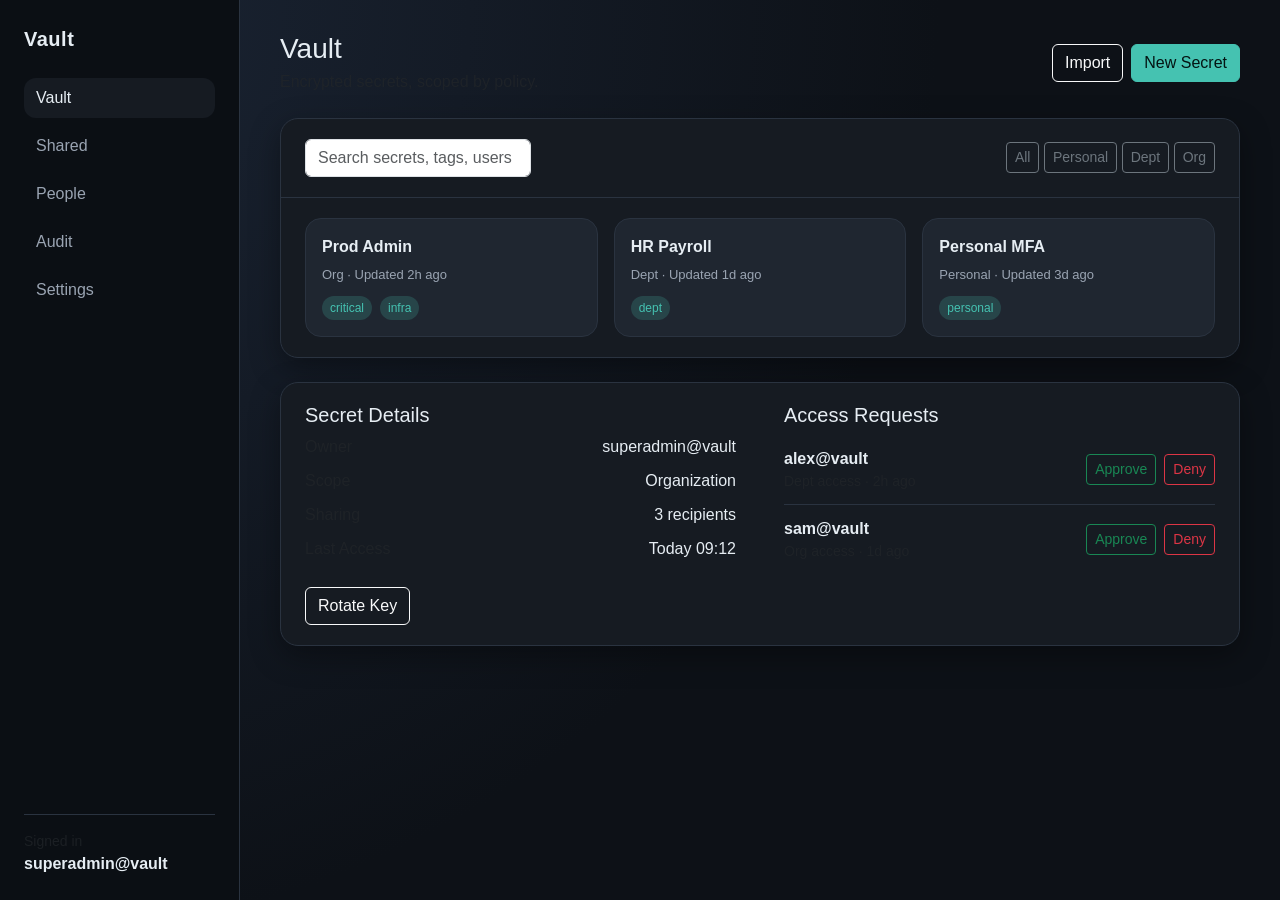
==== frontend/index.html @ 69004e21 "Add frontend flow scaffold" ====
<!doctype html>
<html lang="en">
  <head>
    <meta charset="utf-8">
    <meta name="viewport" content="width=device-width, initial-scale=1">
    <title>Vault Admin</title>
    <link
      href="https://cdn.jsdelivr.net/npm/bootstrap@5.3.3/dist/css/bootstrap.min.css"
      rel="stylesheet"
      integrity="sha384-QWTKZyjpPEjISv5WaRU9OFeRpok6YctnYmDr5pNlyT2bRjXh0JMhjY6hW+ALEwIH"
      crossorigin="anonymous"
    >
    <link rel="stylesheet" href="styles.css">
  </head>
  <body>
    <div class="app-shell">
      <aside class="sidebar">
        <div class="brand">Vault</div>
        <nav class="nav flex-column gap-2">
          <button class="nav-link active" data-view="vault">Vault</button>
          <button class="nav-link" data-view="shared">Shared</button>
          <button class="nav-link" data-view="people">People</button>
          <button class="nav-link" data-view="audit">Audit</button>
          <button class="nav-link" data-view="settings">Settings</button>
        </nav>
        <div class="sidebar-footer">
          <div class="small text-muted">Signed in</div>
          <div class="fw-semibold">superadmin@vault</div>
        </div>
      </aside>
      <main class="content">
        <header class="content-header">
          <div>
            <h1 class="h3 mb-1">Vault</h1>
            <div class="text-muted">Encrypted secrets, scoped by policy.</div>
          </div>
          <div class="d-flex gap-2">
            <button class="btn btn-outline-light">Import</button>
            <button class="btn btn-primary">New Secret</button>
          </div>
        </header>

        <section class="panel">
          <div class="panel-header">
            <div class="search">
              <input class="form-control" placeholder="Search secrets, tags, users">
            </div>
            <div class="filters">
              <button class="btn btn-sm btn-outline-secondary">All</button>
              <button class="btn btn-sm btn-outline-secondary">Personal</button>
              <button class="btn btn-sm btn-outline-secondary">Dept</button>
              <button class="btn btn-sm btn-outline-secondary">Org</button>
            </div>
          </div>
          <div class="panel-body">
            <div class="vault-grid">
              <div class="vault-card">
                <div class="card-title">Prod Admin</div>
                <div class="card-meta">Org · Updated 2h ago</div>
                <div class="card-tags">
                  <span class="tag">critical</span>
                  <span class="tag">infra</span>
                </div>
              </div>
              <div class="vault-card">
                <div class="card-title">HR Payroll</div>
                <div class="card-meta">Dept · Updated 1d ago</div>
                <div class="card-tags">
                  <span class="tag">dept</span>
                </div>
              </div>
              <div class="vault-card">
                <div class="card-title">Personal MFA</div>
                <div class="card-meta">Personal · Updated 3d ago</div>
                <div class="card-tags">
                  <span class="tag">personal</span>
                </div>
              </div>
            </div>
          </div>
        </section>

        <section class="panel split">
          <div class="panel-body">
            <h2 class="h5">Secret Details</h2>
            <div class="detail-row">
              <div class="text-muted">Owner</div>
              <div>superadmin@vault</div>
            </div>
            <div class="detail-row">
              <div class="text-muted">Scope</div>
              <div>Organization</div>
            </div>
            <div class="detail-row">
              <div class="text-muted">Sharing</div>
              <div>3 recipients</div>
            </div>
            <div class="detail-row">
              <div class="text-muted">Last Access</div>
              <div>Today 09:12</div>
            </div>
            <button class="btn btn-outline-light mt-3">Rotate Key</button>
          </div>
          <div class="panel-body">
            <h2 class="h5">Access Requests</h2>
            <ul class="list-unstyled">
              <li class="request">
                <div>
                  <div class="fw-semibold">alex@vault</div>
                  <div class="text-muted small">Dept access · 2h ago</div>
                </div>
                <div class="d-flex gap-2">
                  <button class="btn btn-sm btn-outline-success">Approve</button>
                  <button class="btn btn-sm btn-outline-danger">Deny</button>
                </div>
              </li>
              <li class="request">
                <div>
                  <div class="fw-semibold">sam@vault</div>
                  <div class="text-muted small">Org access · 1d ago</div>
                </div>
                <div class="d-flex gap-2">
                  <button class="btn btn-sm btn-outline-success">Approve</button>
                  <button class="btn btn-sm btn-outline-danger">Deny</button>
                </div>
              </li>
            </ul>
          </div>
        </section>
      </main>
    </div>
    <script src="app.js"></script>
  </body>
</html>
---- frontend/styles.css ----
:root {
  --bg: #0d1117;
  --panel: #161b22;
  --panel-2: #1f2630;
  --text: #e6edf3;
  --muted: #9aa4b2;
  --accent: #45c2b1;
  --border: #2a3340;
  --shadow: 0 10px 30px rgba(0, 0, 0, 0.35);
}

body {
  background: radial-gradient(circle at top left, #1b2535, #0d1117 60%);
  color: var(--text);
  min-height: 100vh;
  font-family: "Satoshi", "General Sans", "Manrope", "Segoe UI", sans-serif;
}

.app-shell {
  display: grid;
  grid-template-columns: 240px 1fr;
  min-height: 100vh;
}

.sidebar {
  background: #0b0f14;
  border-right: 1px solid var(--border);
  padding: 24px;
  display: flex;
  flex-direction: column;
  gap: 24px;
}

.brand {
  font-size: 20px;
  font-weight: 700;
  letter-spacing: 0.5px;
}

.nav-link {
  color: var(--muted);
  text-align: left;
  border-radius: 12px;
  padding: 8px 12px;
  transition: background 0.2s ease, color 0.2s ease;
}

.nav-link.active,
.nav-link:hover {
  background: var(--panel);
  color: var(--text);
}

.sidebar-footer {
  margin-top: auto;
  border-top: 1px solid var(--border);
  padding-top: 16px;
}

.content {
  padding: 32px 40px 48px;
}

.content-header {
  display: flex;
  justify-content: space-between;
  align-items: center;
  margin-bottom: 24px;
}

.panel {
  background: var(--panel);
  border: 1px solid var(--border);
  border-radius: 18px;
  box-shadow: var(--shadow);
  margin-bottom: 24px;
}

.panel-header {
  display: flex;
  justify-content: space-between;
  align-items: center;
  padding: 20px 24px;
  border-bottom: 1px solid var(--border);
}

.panel-body {
  padding: 20px 24px;
}

.vault-grid {
  display: grid;
  grid-template-columns: repeat(auto-fit, minmax(220px, 1fr));
  gap: 16px;
}

.vault-card {
  background: var(--panel-2);
  border: 1px solid var(--border);
  border-radius: 16px;
  padding: 16px;
  transition: transform 0.2s ease, border 0.2s ease;
}

.vault-card:hover {
  transform: translateY(-4px);
  border-color: var(--accent);
}

.card-title {
  font-weight: 600;
  margin-bottom: 6px;
}

.card-meta {
  color: var(--muted);
  font-size: 13px;
  margin-bottom: 12px;
}

.card-tags {
  display: flex;
  gap: 8px;
}

.tag {
  background: rgba(69, 194, 177, 0.2);
  color: var(--accent);
  padding: 3px 8px;
  border-radius: 999px;
  font-size: 12px;
}

.split {
  display: grid;
  grid-template-columns: repeat(auto-fit, minmax(260px, 1fr));
}

.detail-row {
  display: flex;
  justify-content: space-between;
  margin-bottom: 10px;
}

.request {
  display: flex;
  justify-content: space-between;
  align-items: center;
  padding: 12px 0;
  border-bottom: 1px solid var(--border);
}

.request:last-child {
  border-bottom: none;
}

.btn-primary {
  background: var(--accent);
  border-color: var(--accent);
  color: #041413;
}

.btn-primary:hover {
  background: #5bd6c6;
  border-color: #5bd6c6;
}

@media (max-width: 900px) {
  .app-shell {
    grid-template-columns: 1fr;
  }

  .sidebar {
    flex-direction: row;
    align-items: center;
    overflow-x: auto;
  }

  .sidebar .nav {
    flex-direction: row;
  }
}
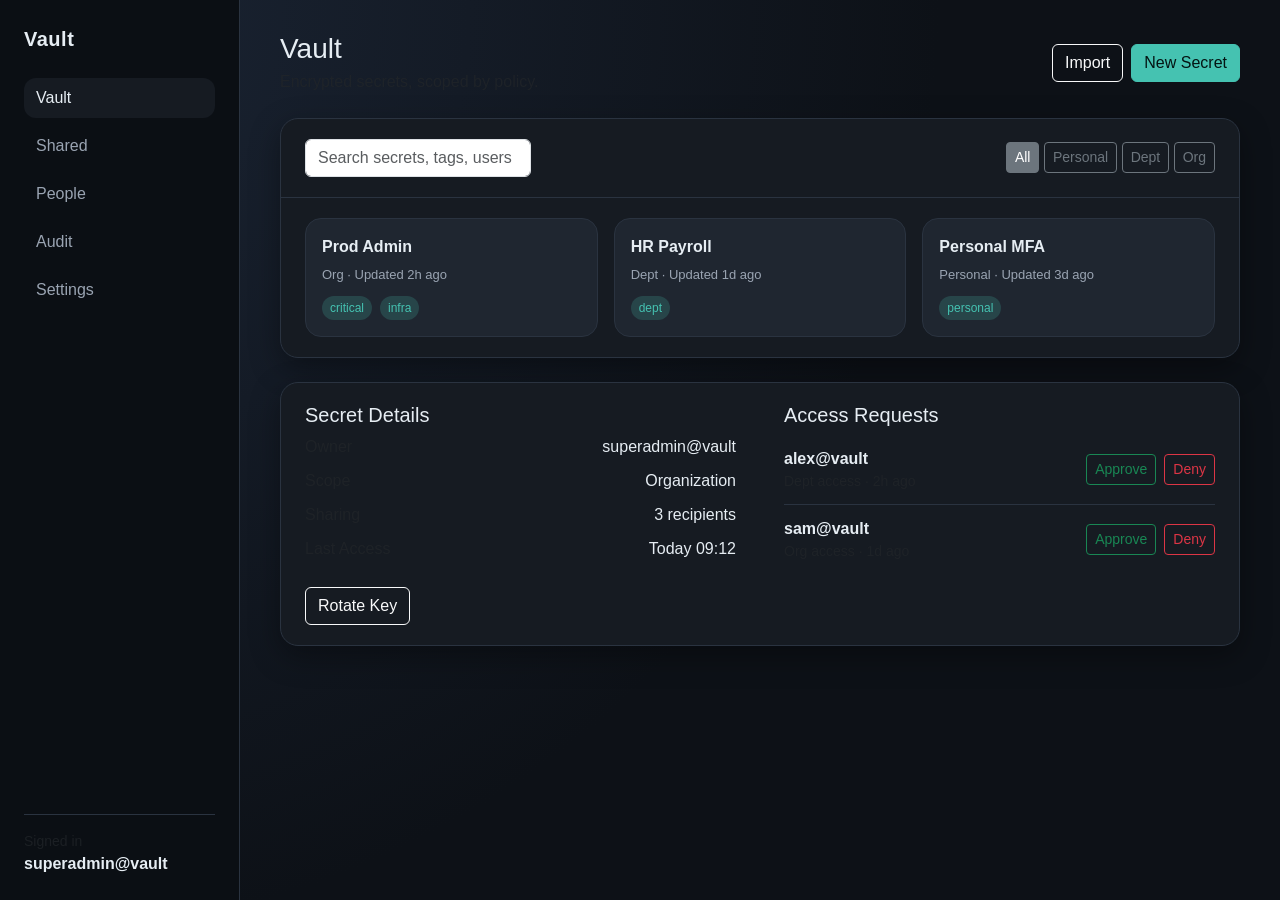
==== commit 90fbdb69: "⚡ Bolt & 🎨 Palette: Instant filtering and backend query optimizations This commit implements a serie" ====
--- a/frontend/index.html
+++ b/frontend/index.html
@@ -43,17 +43,17 @@
         <section class="panel">
           <div class="panel-header">
             <div class="search">
-              <input class="form-control" placeholder="Search secrets, tags, users">
+              <input id="vault-search" class="form-control" placeholder="Search secrets, tags, users" aria-label="Search secrets, tags, and users">
             </div>
             <div class="filters">
-              <button class="btn btn-sm btn-outline-secondary">All</button>
-              <button class="btn btn-sm btn-outline-secondary">Personal</button>
-              <button class="btn btn-sm btn-outline-secondary">Dept</button>
-              <button class="btn btn-sm btn-outline-secondary">Org</button>
+              <button id="filter-all" class="btn btn-sm btn-outline-secondary active" aria-pressed="true" data-filter="all">All</button>
+              <button id="filter-personal" class="btn btn-sm btn-outline-secondary" aria-pressed="false" data-filter="personal">Personal</button>
+              <button id="filter-dept" class="btn btn-sm btn-outline-secondary" aria-pressed="false" data-filter="dept">Dept</button>
+              <button id="filter-org" class="btn btn-sm btn-outline-secondary" aria-pressed="false" data-filter="org">Org</button>
             </div>
           </div>
           <div class="panel-body">
-            <div class="vault-grid">
+            <div id="vault-grid" class="vault-grid">
               <div class="vault-card">
                 <div class="card-title">Prod Admin</div>
                 <div class="card-meta">Org · Updated 2h ago</div>
@@ -110,8 +110,8 @@
                   <div class="text-muted small">Dept access · 2h ago</div>
                 </div>
                 <div class="d-flex gap-2">
-                  <button class="btn btn-sm btn-outline-success">Approve</button>
-                  <button class="btn btn-sm btn-outline-danger">Deny</button>
+                  <button class="btn btn-sm btn-outline-success" aria-label="Approve access request from alex@vault">Approve</button>
+                  <button class="btn btn-sm btn-outline-danger" aria-label="Deny access request from alex@vault">Deny</button>
                 </div>
               </li>
               <li class="request">
@@ -120,8 +120,8 @@
                   <div class="text-muted small">Org access · 1d ago</div>
                 </div>
                 <div class="d-flex gap-2">
-                  <button class="btn btn-sm btn-outline-success">Approve</button>
-                  <button class="btn btn-sm btn-outline-danger">Deny</button>
+                  <button class="btn btn-sm btn-outline-success" aria-label="Approve access request from sam@vault">Approve</button>
+                  <button class="btn btn-sm btn-outline-danger" aria-label="Deny access request from sam@vault">Deny</button>
                 </div>
               </li>
             </ul>
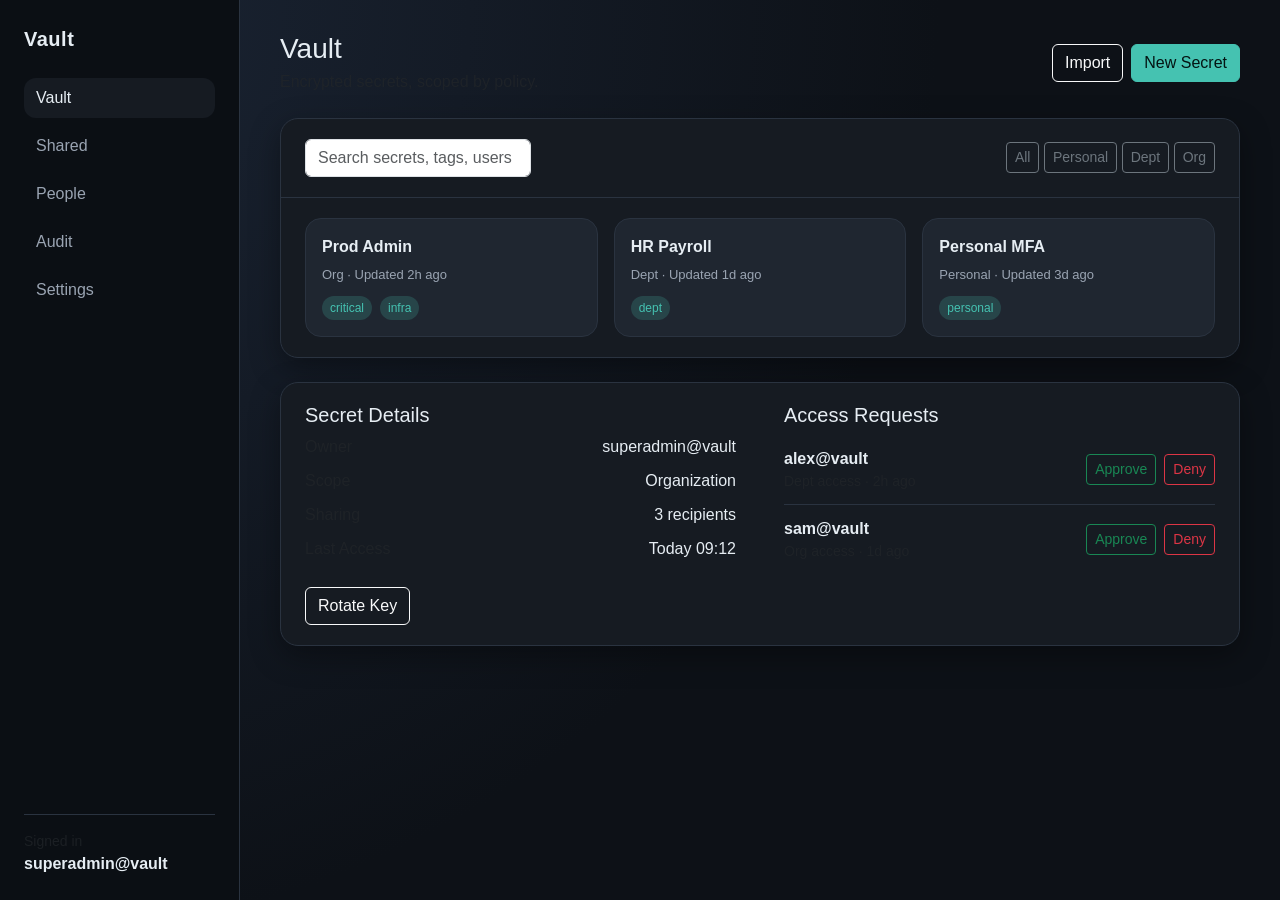
==== commit fe2b5f8c: "⚡ Bolt: optimize querysets & 🎨 Palette: enhance nav accessibility Performance improvements: - Refact" ====
--- a/frontend/index.html
+++ b/frontend/index.html
@@ -17,7 +17,7 @@
       <aside class="sidebar">
         <div class="brand">Vault</div>
         <nav class="nav flex-column gap-2">
-          <button class="nav-link active" data-view="vault">Vault</button>
+          <button class="nav-link active" data-view="vault" aria-current="page">Vault</button>
           <button class="nav-link" data-view="shared">Shared</button>
           <button class="nav-link" data-view="people">People</button>
           <button class="nav-link" data-view="audit">Audit</button>
@@ -43,17 +43,17 @@
         <section class="panel">
           <div class="panel-header">
             <div class="search">
-              <input id="vault-search" class="form-control" placeholder="Search secrets, tags, users" aria-label="Search secrets, tags, and users">
+              <input class="form-control" placeholder="Search secrets, tags, users" aria-label="Search secrets, tags, and users">
             </div>
             <div class="filters">
-              <button id="filter-all" class="btn btn-sm btn-outline-secondary active" aria-pressed="true" data-filter="all">All</button>
-              <button id="filter-personal" class="btn btn-sm btn-outline-secondary" aria-pressed="false" data-filter="personal">Personal</button>
-              <button id="filter-dept" class="btn btn-sm btn-outline-secondary" aria-pressed="false" data-filter="dept">Dept</button>
-              <button id="filter-org" class="btn btn-sm btn-outline-secondary" aria-pressed="false" data-filter="org">Org</button>
+              <button class="btn btn-sm btn-outline-secondary">All</button>
+              <button class="btn btn-sm btn-outline-secondary">Personal</button>
+              <button class="btn btn-sm btn-outline-secondary">Dept</button>
+              <button class="btn btn-sm btn-outline-secondary">Org</button>
             </div>
           </div>
           <div class="panel-body">
-            <div id="vault-grid" class="vault-grid">
+            <div class="vault-grid">
               <div class="vault-card">
                 <div class="card-title">Prod Admin</div>
                 <div class="card-meta">Org · Updated 2h ago</div>
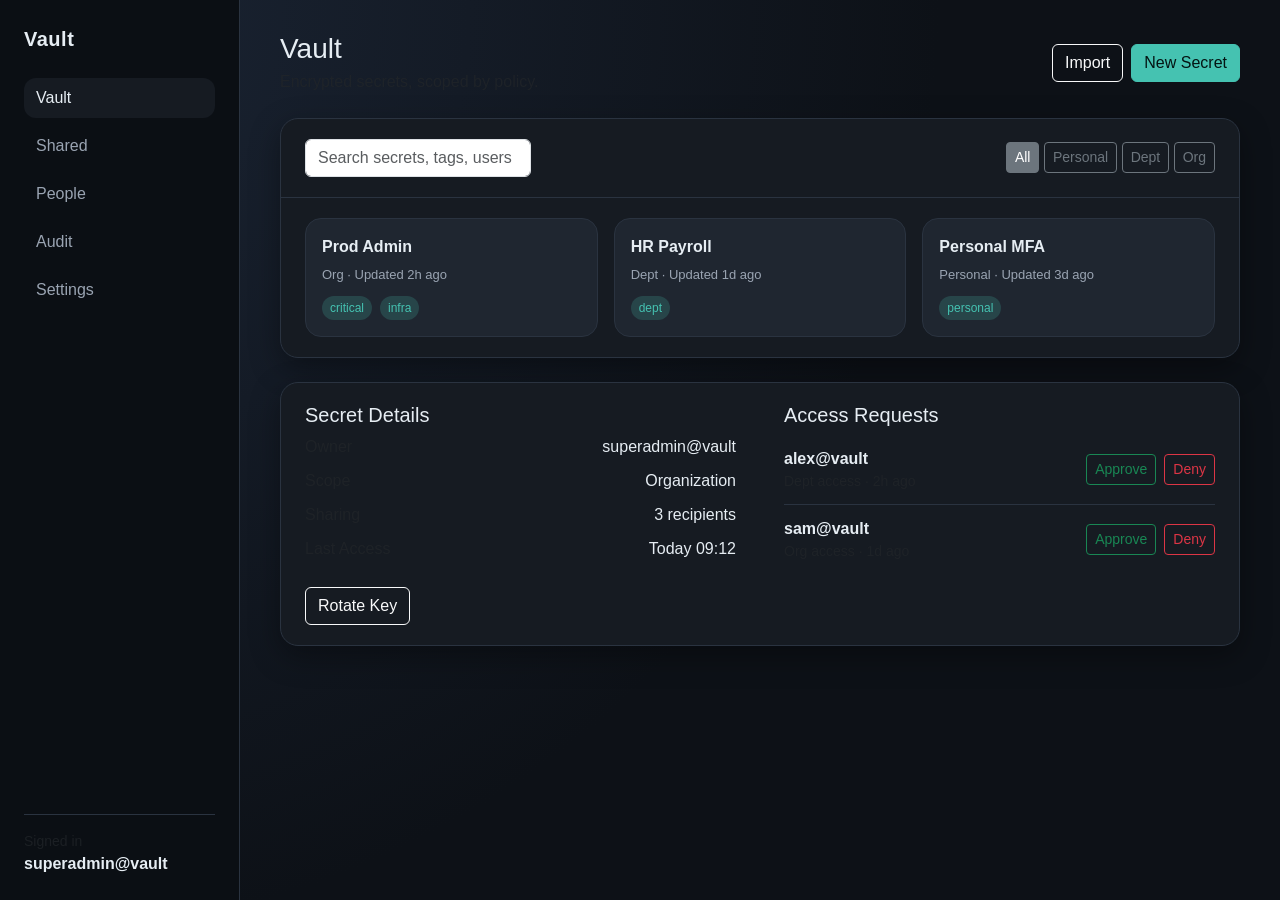
==== commit 995113a2: "Merge pull request #17 from aman-amino/bolt-palette-optimizations-6949297080409099803 ⚡ Bolt & 🎨 Pal" ====
--- a/frontend/index.html
+++ b/frontend/index.html
@@ -17,7 +17,7 @@
       <aside class="sidebar">
         <div class="brand">Vault</div>
         <nav class="nav flex-column gap-2">
-          <button class="nav-link active" data-view="vault" aria-current="page">Vault</button>
+          <button class="nav-link active" data-view="vault">Vault</button>
           <button class="nav-link" data-view="shared">Shared</button>
           <button class="nav-link" data-view="people">People</button>
           <button class="nav-link" data-view="audit">Audit</button>
@@ -43,17 +43,17 @@
         <section class="panel">
           <div class="panel-header">
             <div class="search">
-              <input class="form-control" placeholder="Search secrets, tags, users" aria-label="Search secrets, tags, and users">
+              <input id="vault-search" class="form-control" placeholder="Search secrets, tags, users" aria-label="Search secrets, tags, and users">
             </div>
             <div class="filters">
-              <button class="btn btn-sm btn-outline-secondary">All</button>
-              <button class="btn btn-sm btn-outline-secondary">Personal</button>
-              <button class="btn btn-sm btn-outline-secondary">Dept</button>
-              <button class="btn btn-sm btn-outline-secondary">Org</button>
+              <button id="filter-all" class="btn btn-sm btn-outline-secondary active" aria-pressed="true" data-filter="all">All</button>
+              <button id="filter-personal" class="btn btn-sm btn-outline-secondary" aria-pressed="false" data-filter="personal">Personal</button>
+              <button id="filter-dept" class="btn btn-sm btn-outline-secondary" aria-pressed="false" data-filter="dept">Dept</button>
+              <button id="filter-org" class="btn btn-sm btn-outline-secondary" aria-pressed="false" data-filter="org">Org</button>
             </div>
           </div>
           <div class="panel-body">
-            <div class="vault-grid">
+            <div id="vault-grid" class="vault-grid">
               <div class="vault-card">
                 <div class="card-title">Prod Admin</div>
                 <div class="card-meta">Org · Updated 2h ago</div>
